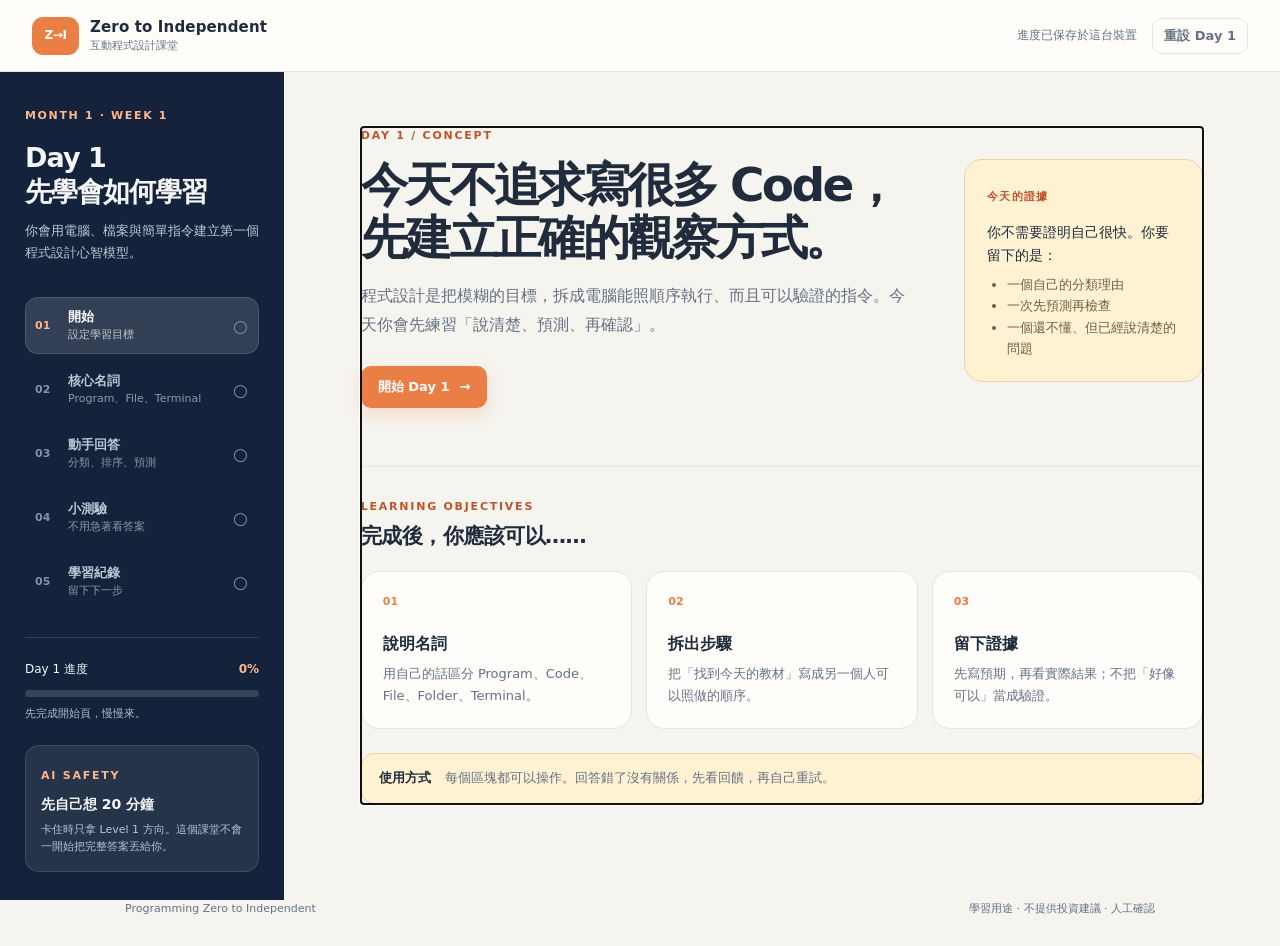
==== index.html @ a44c9964 "Publish interactive Day 1 share page" ====
<!doctype html>
<html lang="zh-Hant">
  <head>
    <meta charset="utf-8" />
    <meta name="viewport" content="width=device-width, initial-scale=1" />
    <meta name="description" content="Programming Zero to Independent 的 Day 1 互動課堂" />
    <link rel="icon" href="data:," />
    <title>Zero to Independent · Day 1 互動課堂</title>
    <link rel="stylesheet" href="styles.css" />
    <script src="app.js" defer></script>
  </head>
  <body>
    <div class="app-shell">
      <header class="topbar">
        <a class="brand" href="#welcome" aria-label="回到課堂首頁">
          <span class="brand-mark">Z→I</span>
          <span>
            <strong>Zero to Independent</strong>
            <small>互動程式設計課堂</small>
          </span>
        </a>
        <div class="topbar-actions">
          <span id="saveStatus" class="save-status" role="status">進度會保存在這台裝置</span>
          <button id="resetProgress" class="button button-quiet" type="button">重設 Day 1</button>
        </div>
      </header>

      <div class="classroom-layout">
        <aside class="sidebar" aria-label="課堂導覽">
          <div class="course-label">MONTH 1 · WEEK 1</div>
          <h1>Day 1<br />先學會如何學習</h1>
          <p class="sidebar-intro">你會用電腦、檔案與簡單指令建立第一個程式設計心智模型。</p>

          <nav class="lesson-nav" aria-label="Day 1 課堂步驟">
            <button class="nav-item is-active" type="button" data-step="welcome">
              <span class="nav-number">01</span><span class="nav-copy"><strong>開始</strong><small>設定學習目標</small></span><span class="nav-check" aria-hidden="true">○</span>
            </button>
            <button class="nav-item" type="button" data-step="concepts">
              <span class="nav-number">02</span><span class="nav-copy"><strong>核心名詞</strong><small>Program、File、Terminal</small></span><span class="nav-check" aria-hidden="true">○</span>
            </button>
            <button class="nav-item" type="button" data-step="practice">
              <span class="nav-number">03</span><span class="nav-copy"><strong>動手回答</strong><small>分類、排序、預測</small></span><span class="nav-check" aria-hidden="true">○</span>
            </button>
            <button class="nav-item" type="button" data-step="quiz">
              <span class="nav-number">04</span><span class="nav-copy"><strong>小測驗</strong><small>不用急著看答案</small></span><span class="nav-check" aria-hidden="true">○</span>
            </button>
            <button class="nav-item" type="button" data-step="reflection">
              <span class="nav-number">05</span><span class="nav-copy"><strong>學習紀錄</strong><small>留下下一步</small></span><span class="nav-check" aria-hidden="true">○</span>
            </button>
          </nav>

          <div class="progress-card" aria-label="Day 1 進度">
            <div class="progress-heading"><span>Day 1 進度</span><strong id="progressText">0%</strong></div>
            <div class="progress-track"><span id="progressFill"></span></div>
            <p id="progressMessage">先完成開始頁，慢慢來。</p>
          </div>

          <div class="ai-card">
            <span class="eyebrow">AI SAFETY</span>
            <strong>先自己想 20 分鐘</strong>
            <p>卡住時只拿 Level 1 方向。這個課堂不會一開始把完整答案丟給你。</p>
          </div>
        </aside>

        <main class="main-content" id="mainContent">
          <section class="lesson-panel is-visible" data-panel="welcome" id="welcome" tabindex="-1">
            <div class="panel-kicker">DAY 1 / CONCEPT</div>
            <div class="hero-grid">
              <div>
                <h2>今天不追求寫很多 Code，先建立正確的觀察方式。</h2>
                <p class="lead">程式設計是把模糊的目標，拆成電腦能照順序執行、而且可以驗證的指令。今天你會先練習「說清楚、預測、再確認」。</p>
                <button class="button button-primary" type="button" data-next="concepts">開始 Day 1 <span aria-hidden="true">→</span></button>
              </div>
              <div class="hero-note">
                <span class="note-pin">今天的證據</span>
                <p>你不需要證明自己很快。你要留下的是：</p>
                <ul>
                  <li>一個自己的分類理由</li>
                  <li>一次先預測再檢查</li>
                  <li>一個還不懂、但已經說清楚的問題</li>
                </ul>
              </div>
            </div>

            <div class="section-heading"><span class="eyebrow">LEARNING OBJECTIVES</span><h3>完成後，你應該可以……</h3></div>
            <div class="objective-grid">
              <article class="objective-card"><span class="objective-icon">01</span><h4>說明名詞</h4><p>用自己的話區分 Program、Code、File、Folder、Terminal。</p></article>
              <article class="objective-card"><span class="objective-icon">02</span><h4>拆出步驟</h4><p>把「找到今天的教材」寫成另一個人可以照做的順序。</p></article>
              <article class="objective-card"><span class="objective-icon">03</span><h4>留下證據</h4><p>先寫預期，再看實際結果；不把「好像可以」當成驗證。</p></article>
            </div>

            <div class="callout callout-warm"><strong>使用方式</strong><span>每個區塊都可以操作。回答錯了沒有關係，先看回饋，再自己重試。</span></div>
          </section>

          <section class="lesson-panel" data-panel="concepts" id="concepts" tabindex="-1" hidden>
            <div class="panel-kicker">01 · CORE VOCABULARY</div>
            <h2>先把「東西的角色」說清楚</h2>
            <p class="lead">今天先不用背正式定義。先用生活中的比喻建立方向，再用小題目確認你是否真的分得出來。</p>

            <div class="term-grid">
              <article class="term-card"><div class="term-top"><span class="term-en">Program</span><span class="term-zh">程式</span></div><p>一組為了完成任務而安排好的指令。像是一份可以照做的工作流程。</p><div class="term-diff">不是單一行 code；Program 可以由很多段 code 組成。</div></article>
              <article class="term-card"><div class="term-top"><span class="term-en">File</span><span class="term-zh">檔案</span></div><p>一份有名稱、可以保存內容的資料。`day01.md` 就是一個 file。</p><div class="term-diff">不是 folder；file 裡面放內容，folder 用來整理東西。</div></article>
              <article class="term-card"><div class="term-top"><span class="term-en">Terminal</span><span class="term-zh">終端機</span></div><p>讓你用文字輸入指令、看見回覆的介面。</p><div class="term-diff">Terminal 是介面；Shell 是解讀指令的程式。</div></article>
            </div>

            <div class="interactive-card" data-widget="classification">
              <div class="widget-heading"><span class="widget-number">A</span><div><span class="eyebrow">快速分類</span><h3>`day01.md` 最接近哪一個？</h3></div></div>
              <p>先選一個，再說服自己：你是根據「它保存了什麼」還是「它在哪裡」來分類？</p>
              <div class="choice-row" role="group" aria-label="day01.md 分類選項">
                <button class="choice-button" type="button" data-classification="Program">Program</button>
                <button class="choice-button" type="button" data-classification="File">File</button>
                <button class="choice-button" type="button" data-classification="Folder">Folder / Directory</button>
                <button class="choice-button" type="button" data-classification="Command">Command</button>
              </div>
              <div class="answer-row"><button id="checkClassification" class="button button-secondary" type="button">檢查我的回答</button><button id="classificationHint" class="text-button" type="button">我卡住了，給 Level 1 方向</button></div>
              <p id="classificationFeedback" class="feedback" role="status" aria-live="polite"></p>
            </div>

            <div class="panel-actions"><button class="button button-primary" type="button" data-next="practice">進入動手回答 <span aria-hidden="true">→</span></button></div>
          </section>

          <section class="lesson-panel" data-panel="practice" id="practice" tabindex="-1" hidden>
            <div class="panel-kicker">02 · PRACTICE LAB</div>
            <h2>把想法變成可以檢查的答案</h2>
            <p class="lead">程式設計的可靠感，不是來自猜對，而是來自「我知道我怎麼驗證」。下面三個小題會留下你的推理痕跡。</p>

            <div class="interactive-card" data-widget="ordering">
              <div class="widget-heading"><span class="widget-number">B</span><div><span class="eyebrow">步驟排序</span><h3>把「找到 Day 1 教材」排成可執行順序</h3></div></div>
              <p class="muted">每個位置選一個步驟。不要用「我平常會這樣做」帶過，想像另一個完全不知道資料夾位置的人。</p>
              <div class="order-list">
                <label><span>Step 1</span><select class="step-select" data-position="0"><option value="">請選擇</option><option value="repo">開啟 Repository 根目錄</option><option value="month">進入 month01</option><option value="week">進入 week01</option><option value="day">開啟 day01.md</option></select></label>
                <label><span>Step 2</span><select class="step-select" data-position="1"><option value="">請選擇</option><option value="repo">開啟 Repository 根目錄</option><option value="month">進入 month01</option><option value="week">進入 week01</option><option value="day">開啟 day01.md</option></select></label>
                <label><span>Step 3</span><select class="step-select" data-position="2"><option value="">請選擇</option><option value="repo">開啟 Repository 根目錄</option><option value="month">進入 month01</option><option value="week">進入 week01</option><option value="day">開啟 day01.md</option></select></label>
                <label><span>Step 4</span><select class="step-select" data-position="3"><option value="">請選擇</option><option value="repo">開啟 Repository 根目錄</option><option value="month">進入 month01</option><option value="week">進入 week01</option><option value="day">開啟 day01.md</option></select></label>
              </div>
              <div class="answer-row"><button id="checkOrder" class="button button-secondary" type="button">檢查步驟</button><button id="orderHint" class="text-button" type="button">Level 1 方向</button></div>
              <p id="orderFeedback" class="feedback" role="status" aria-live="polite"></p>
            </div>

            <div class="interactive-card" data-widget="output">
              <div class="widget-heading"><span class="widget-number">C</span><div><span class="eyebrow">Output Prediction</span><h3>不執行，先寫出你預期的畫面</h3></div></div>
              <pre class="code-sample"><code>print("Python")
print()
# 這一行不產生 output
print("Zero to Independent")</code></pre>
              <label class="field-label" for="outputAnswer">你的預期 output（保留中間的空白行）</label>
              <textarea id="outputAnswer" rows="5" spellcheck="false" placeholder="在這裡先寫預期結果……"></textarea>
              <div class="answer-row"><button id="checkOutput" class="button button-secondary" type="button">檢查 output</button><button id="outputHint" class="text-button" type="button">Level 1 方向</button></div>
              <p id="outputFeedback" class="feedback" role="status" aria-live="polite"></p>
            </div>

            <div class="callout callout-cool"><strong>小提醒</strong><span>如果你需要按很多次「檢查」，那不是失敗；請觀察每次回饋，記下你改變了什麼。</span></div>
            <div class="panel-actions"><button class="button button-primary" type="button" data-next="quiz">進入小測驗 <span aria-hidden="true">→</span></button></div>
          </section>

          <section class="lesson-panel" data-panel="quiz" id="quiz" tabindex="-1" hidden>
            <div class="panel-kicker">03 · CHECKPOINT</div>
            <h2>小測驗：把今天的能力帶走</h2>
            <p class="lead">這不是正式週考。請先自己作答，再按檢查；分數只是訊號，錯題才是下一個學習方向。</p>

            <form id="quizForm" class="quiz-form">
              <fieldset class="quiz-question"><legend>1. `month01` 最接近哪一種東西？</legend><label><input type="radio" name="q1" value="file" /> File</label><label><input type="radio" name="q1" value="folder" /> Folder / Directory</label><label><input type="radio" name="q1" value="program" /> Program</label></fieldset>
              <fieldset class="quiz-question"><legend>2. 哪一個是交給 Shell 的 command？</legend><label><input type="radio" name="q2" value="day01" /> `day01.md`</label><label><input type="radio" name="q2" value="py" /> `py hello.py`</label><label><input type="radio" name="q2" value="month" /> `month01`</label></fieldset>
              <fieldset class="quiz-question"><legend>3. 下列哪一行不會產生一般 output？</legend><label><input type="radio" name="q3" value="print" /> `print("Hello")`</label><label><input type="radio" name="q3" value="comment" /> `# print("Hello")`</label><label><input type="radio" name="q3" value="blank" /> `print()`</label></fieldset>
              <fieldset class="quiz-question"><legend>4. `print()` 最接近什麼行為？</legend><label><input type="radio" name="q4" value="show" /> 把內容顯示在 output</label><label><input type="radio" name="q4" value="save" /> 把內容保存成 file</label><label><input type="radio" name="q4" value="move" /> 把資料夾移動到別處</label></fieldset>
              <fieldset class="quiz-question"><legend>5. 遇到不懂的題目，預設先做什麼？</legend><label><input type="radio" name="q5" value="answer" /> 立刻要求完整答案</label><label><input type="radio" name="q5" value="try" /> 先獨立分析與嘗試 20 分鐘</label><label><input type="radio" name="q5" value="skip" /> 直接跳到下一週</label></fieldset>
              <div class="answer-row"><button class="button button-secondary" type="submit">檢查小測驗</button><span id="quizScore" class="quiz-score" role="status" aria-live="polite"></span></div>
              <p id="quizFeedback" class="feedback" role="status" aria-live="polite"></p>
            </form>
            <div class="panel-actions"><button class="button button-primary" type="button" data-next="reflection">進入學習紀錄 <span aria-hidden="true">→</span></button></div>
          </section>

          <section class="lesson-panel" data-panel="reflection" id="reflection" tabindex="-1" hidden>
            <div class="panel-kicker">04 · REFLECTION</div>
            <h2>把今天的理解留下來</h2>
            <p class="lead">真正的進步需要證據。用自己的話完成三個句子；內容會只保存在這台裝置的瀏覽器。</p>
            <form id="reflectionForm" class="reflection-form">
              <label class="field-label" for="learned">今天我已經能說明…… <span>至少一句</span></label>
              <textarea id="learned" rows="3" placeholder="例如：File 保存內容，Folder 用來整理 File。"></textarea>
              <label class="field-label" for="confused">我仍然不確定…… <span>不知道也可以誠實寫下來</span></label>
              <textarea id="confused" rows="3" placeholder="例如：我還分不清 Terminal 和 Shell。"></textarea>
              <label class="field-label" for="nextStep">下一次開始前，我會…… <span>寫一個具體動作</span></label>
              <textarea id="nextStep" rows="3" placeholder="例如：先讀 Week 1 Day 2 的 Prerequisites，再驗證 Python 版本。"></textarea>
              <div class="answer-row"><button class="button button-primary" type="submit">保存並完成 Day 1</button><span id="reflectionStatus" class="save-status" role="status"></span></div>
            </form>
            <div id="completionBanner" class="completion-banner" hidden>
              <span class="completion-mark">✓</span><div><strong>Day 1 的互動課堂完成。</strong><p>這是可公開分享的 Day 1 互動示範；若要繼續完整課程，請查看 <a href="README.md">分享版說明</a>。</p></div>
            </div>
            <div class="panel-actions panel-actions-split"><button class="button button-quiet" type="button" data-prev="quiz">← 回到小測驗</button><a class="button button-secondary" href="README.md">查看分享版說明</a></div>
          </section>
        </main>
      </div>

      <footer class="site-footer"><span>Programming Zero to Independent</span><span>學習用途 · 不提供投資建議 · 人工確認</span></footer>
    </div>
  </body>
</html>
---- styles.css ----
:root {
  --ink: #202b3c;
  --ink-soft: #657185;
  --navy: #14233b;
  --navy-deep: #0d1a2c;
  --cream: #f6f4ef;
  --paper: #fffdfa;
  --line: #e5e5e1;
  --line-dark: #cdd3dc;
  --orange: #ea7f46;
  --orange-deep: #bd542b;
  --teal: #287d78;
  --teal-soft: #e4f2ef;
  --yellow-soft: #fff2d3;
  --yellow-line: #f0d49c;
  --shadow: 0 18px 45px rgba(23, 37, 57, 0.1);
  --radius: 18px;
  font-family: "Segoe UI", "Noto Sans TC", system-ui, -apple-system, BlinkMacSystemFont, sans-serif;
  color: var(--ink);
  background: var(--cream);
}

* { box-sizing: border-box; }

html { scroll-behavior: smooth; }

body {
  margin: 0;
  min-width: 320px;
  background: var(--cream);
  color: var(--ink);
  line-height: 1.65;
}

button, input, textarea, select { font: inherit; }
button, select { cursor: pointer; }
button:focus-visible, a:focus-visible, input:focus-visible, textarea:focus-visible, select:focus-visible {
  outline: 3px solid rgba(234, 127, 70, 0.45);
  outline-offset: 3px;
}

a { color: inherit; }

.app-shell { min-height: 100vh; }

.topbar {
  align-items: center;
  background: var(--paper);
  border-bottom: 1px solid var(--line);
  display: flex;
  justify-content: space-between;
  min-height: 72px;
  padding: 0 32px;
  position: sticky;
  top: 0;
  z-index: 10;
}

.brand { align-items: center; display: inline-flex; gap: 11px; text-decoration: none; }
.brand-mark {
  align-items: center;
  background: var(--orange);
  border-radius: 11px;
  color: white;
  display: inline-flex;
  font-size: 12px;
  font-weight: 800;
  height: 38px;
  justify-content: center;
  letter-spacing: -0.04em;
  width: 47px;
}
.brand strong, .brand small { display: block; line-height: 1.2; }
.brand strong { font-size: 15px; letter-spacing: 0.01em; }
.brand small { color: var(--ink-soft); font-size: 11px; margin-top: 3px; }
.topbar-actions { align-items: center; display: flex; gap: 15px; }
.save-status { color: var(--ink-soft); font-size: 12px; }

.classroom-layout { display: grid; grid-template-columns: 284px minmax(0, 1fr); min-height: calc(100vh - 72px); }

.sidebar {
  background: var(--navy);
  color: #f5f6f8;
  display: flex;
  flex-direction: column;
  padding: 35px 25px 28px;
}
.course-label { color: #ffb68d; font-size: 11px; font-weight: 800; letter-spacing: 0.15em; }
.sidebar h1 { font-size: 27px; letter-spacing: -0.035em; line-height: 1.25; margin: 16px 0 11px; }
.sidebar-intro { color: #bdc7d5; font-size: 13px; line-height: 1.75; margin: 0; }
.lesson-nav { display: grid; gap: 7px; margin-top: 32px; }
.nav-item {
  align-items: center;
  background: transparent;
  border: 1px solid transparent;
  border-radius: 13px;
  color: #bdc7d5;
  display: grid;
  gap: 9px;
  grid-template-columns: 24px 1fr 17px;
  padding: 11px 9px;
  text-align: left;
  transition: 160ms ease;
  width: 100%;
}
.nav-item:hover { background: rgba(255, 255, 255, 0.08); color: white; }
.nav-item.is-active { background: rgba(255, 255, 255, 0.13); border-color: rgba(255, 255, 255, 0.12); color: white; }
.nav-number { color: #8292a9; font-size: 11px; font-weight: 800; }
.nav-item.is-active .nav-number { color: #ffb68d; }
.nav-copy strong, .nav-copy small { display: block; line-height: 1.25; }
.nav-copy strong { font-size: 13px; }
.nav-copy small { color: inherit; font-size: 11px; margin-top: 3px; opacity: 0.72; }
.nav-check { color: #8292a9; font-size: 17px; text-align: center; }
.nav-item.is-done .nav-check { color: #7fd2bb; }
.nav-item.is-done .nav-check::after { content: "✓"; }
.nav-item.is-done .nav-check { font-size: 0; }
.nav-item.is-done .nav-check::after { font-size: 15px; }

.progress-card { border-top: 1px solid rgba(255, 255, 255, 0.12); margin-top: auto; padding-top: 22px; }
.progress-heading { display: flex; font-size: 12px; justify-content: space-between; }
.progress-heading strong { color: #ffb68d; }
.progress-track { background: rgba(255, 255, 255, 0.15); border-radius: 99px; height: 7px; margin-top: 10px; overflow: hidden; }
.progress-track span { background: linear-gradient(90deg, #ea7f46, #f7b26d); border-radius: inherit; display: block; height: 100%; transition: width 260ms ease; width: 0; }
.progress-card p { color: #aeb9c9; font-size: 11px; margin: 8px 0 0; }
.ai-card { background: rgba(255, 255, 255, 0.08); border: 1px solid rgba(255, 255, 255, 0.11); border-radius: 14px; margin-top: 22px; padding: 15px; }
.ai-card .eyebrow { color: #ffb68d; }
.ai-card strong { display: block; font-size: 14px; margin-top: 5px; }
.ai-card p { color: #b8c3d1; font-size: 11px; line-height: 1.6; margin: 5px 0 0; }

.main-content { max-width: 1080px; padding: 55px clamp(25px, 6vw, 88px) 80px; width: 100%; }
.lesson-panel { animation: fade-in 180ms ease; }
.lesson-panel[hidden] { display: none; }
@keyframes fade-in { from { opacity: 0; transform: translateY(5px); } to { opacity: 1; transform: translateY(0); } }
.panel-kicker, .eyebrow { color: var(--orange-deep); font-size: 11px; font-weight: 800; letter-spacing: 0.16em; }
.panel-kicker { margin-bottom: 14px; }
h2 { font-size: clamp(30px, 4vw, 47px); letter-spacing: -0.055em; line-height: 1.12; margin: 0; max-width: 720px; }
h3 { font-size: 21px; letter-spacing: -0.025em; line-height: 1.3; margin: 7px 0 0; }
h4 { font-size: 16px; margin: 0 0 6px; }
p { margin-top: 0; }
.lead { color: var(--ink-soft); font-size: 16px; line-height: 1.8; margin: 18px 0 26px; max-width: 730px; }
.hero-grid { align-items: start; display: grid; gap: 45px; grid-template-columns: minmax(0, 1.4fr) minmax(230px, 0.6fr); }
.hero-note { background: var(--yellow-soft); border: 1px solid var(--yellow-line); border-radius: var(--radius); padding: 22px; }
.note-pin { color: var(--orange-deep); font-size: 11px; font-weight: 800; letter-spacing: 0.12em; }
.hero-note p { font-size: 14px; margin: 12px 0 7px; }
.hero-note ul { color: #6f5e45; font-size: 13px; margin: 0; padding-left: 20px; }
.section-heading { border-top: 1px solid var(--line); margin-top: 58px; padding-top: 25px; }
.section-heading h3 { margin-top: 5px; }
.objective-grid, .term-grid { display: grid; gap: 14px; grid-template-columns: repeat(3, 1fr); margin-top: 20px; }
.objective-card, .term-card { background: var(--paper); border: 1px solid var(--line); border-radius: var(--radius); padding: 21px; }
.objective-card p, .term-card p { color: var(--ink-soft); font-size: 13px; line-height: 1.7; margin: 0; }
.objective-icon { color: var(--orange); display: block; font-size: 11px; font-weight: 800; margin-bottom: 20px; }
.callout { align-items: flex-start; border-radius: 13px; display: flex; flex-wrap: wrap; gap: 6px 14px; line-height: 1.6; margin-top: 24px; padding: 14px 17px; }
.callout strong { font-size: 13px; }
.callout span { color: var(--ink-soft); font-size: 13px; }
.callout-warm { background: var(--yellow-soft); border: 1px solid var(--yellow-line); }
.callout-cool { background: var(--teal-soft); border: 1px solid #bfdfd9; }

.button { align-items: center; border: 1px solid transparent; border-radius: 10px; display: inline-flex; font-size: 13px; font-weight: 750; gap: 10px; justify-content: center; min-height: 42px; padding: 9px 16px; transition: 150ms ease; }
.button-primary { background: var(--orange); box-shadow: 0 7px 17px rgba(234, 127, 70, 0.22); color: white; }
.button-primary:hover { background: var(--orange-deep); transform: translateY(-1px); }
.button-secondary { background: var(--navy); color: white; }
.button-secondary:hover { background: #203b61; }
.button-quiet { background: transparent; border-color: var(--line); color: var(--ink-soft); min-height: 36px; padding: 6px 11px; }
.button-quiet:hover { border-color: var(--line-dark); color: var(--ink); }
.text-button { background: transparent; border: 0; color: var(--teal); font-size: 12px; font-weight: 700; padding: 7px 0; text-decoration: underline; text-underline-offset: 3px; }
.text-button:hover { color: var(--orange-deep); }
.panel-actions { align-items: center; display: flex; justify-content: flex-end; margin-top: 28px; }
.panel-actions-split { justify-content: space-between; }

.term-card { min-height: 190px; }
.term-top { align-items: baseline; display: flex; gap: 9px; margin-bottom: 14px; }
.term-en { color: var(--navy); font-size: 18px; font-weight: 800; }
.term-zh { color: var(--orange-deep); font-size: 12px; font-weight: 700; }
.term-diff { border-top: 1px solid var(--line); color: var(--ink-soft); font-size: 11px; line-height: 1.6; margin-top: 15px; padding-top: 12px; }
.interactive-card { background: var(--paper); border: 1px solid var(--line); border-radius: var(--radius); box-shadow: 0 8px 28px rgba(23, 37, 57, 0.05); margin-top: 18px; padding: clamp(19px, 3vw, 28px); }
.widget-heading { align-items: flex-start; display: flex; gap: 14px; }
.widget-number { align-items: center; background: var(--teal-soft); border-radius: 10px; color: var(--teal); display: inline-flex; flex: 0 0 auto; font-size: 13px; font-weight: 850; height: 32px; justify-content: center; width: 32px; }
.interactive-card > p { color: var(--ink-soft); font-size: 13px; margin: 15px 0; }
.choice-row { display: flex; flex-wrap: wrap; gap: 8px; }
.choice-button { background: white; border: 1px solid var(--line-dark); border-radius: 9px; color: var(--ink); font-size: 13px; padding: 9px 12px; }
.choice-button:hover, .choice-button.is-selected { background: #fff3eb; border-color: var(--orange); color: var(--orange-deep); }
.answer-row { align-items: center; display: flex; flex-wrap: wrap; gap: 13px; margin-top: 18px; }
.feedback { border-radius: 9px; display: none; font-size: 13px; line-height: 1.6; margin: 15px 0 0; padding: 10px 13px; }
.feedback.is-visible { display: block; }
.feedback.is-success { background: var(--teal-soft); color: #216762; }
.feedback.is-error { background: #fff0eb; color: #9b472c; }
.feedback.is-info { background: #eef3fa; color: #425a79; }
.muted { color: var(--ink-soft); }
.order-list { display: grid; gap: 9px; margin-top: 18px; max-width: 690px; }
.order-list label { align-items: center; display: grid; gap: 12px; grid-template-columns: 55px minmax(0, 1fr); }
.order-list label > span { color: var(--ink-soft); font-size: 12px; font-weight: 750; }
select, textarea { background: white; border: 1px solid var(--line-dark); border-radius: 9px; color: var(--ink); }
select { min-height: 41px; padding: 8px 11px; width: 100%; }
.code-sample { background: var(--navy-deep); border-radius: 12px; color: #f1d9a9; font-family: "Cascadia Code", Consolas, monospace; font-size: 13px; line-height: 1.7; margin: 18px 0 20px; overflow-x: auto; padding: 17px 19px; }
.field-label { color: var(--ink); display: block; font-size: 13px; font-weight: 750; margin: 13px 0 7px; }
.field-label span { color: var(--ink-soft); font-size: 11px; font-weight: 500; margin-left: 6px; }
textarea { display: block; line-height: 1.7; padding: 11px 13px; resize: vertical; width: 100%; }
textarea::placeholder { color: #a6adb7; }

.quiz-form { display: grid; gap: 13px; margin-top: 23px; }
.quiz-question { background: var(--paper); border: 1px solid var(--line); border-radius: 13px; display: grid; gap: 10px; margin: 0; padding: 17px 20px; }
.quiz-question legend { font-size: 14px; font-weight: 750; padding: 0 5px; }
.quiz-question label { color: var(--ink-soft); font-size: 13px; }
.quiz-question input { accent-color: var(--orange); margin-right: 7px; }
.quiz-score { color: var(--teal); font-size: 14px; font-weight: 800; }
.reflection-form { max-width: 700px; }
.reflection-form textarea { margin-bottom: 19px; }
.completion-banner { align-items: flex-start; background: var(--teal-soft); border: 1px solid #b9ddd6; border-radius: var(--radius); display: flex; gap: 13px; margin-top: 27px; padding: 18px 20px; }
.completion-banner[hidden] { display: none; }
.completion-mark { align-items: center; background: var(--teal); border-radius: 50%; color: white; display: inline-flex; flex: 0 0 auto; font-size: 14px; height: 26px; justify-content: center; width: 26px; }
.completion-banner strong { color: #1e625d; font-size: 14px; }
.completion-banner p { color: #397873; font-size: 13px; margin: 4px 0 0; }
.completion-banner a { color: #1b5b58; font-weight: 700; }
.site-footer { color: var(--ink-soft); display: flex; font-size: 11px; justify-content: space-between; margin: 0 auto; max-width: 1080px; padding: 0 25px 28px; }

@media (max-width: 900px) {
  .classroom-layout { grid-template-columns: 1fr; }
  .sidebar { padding: 24px 22px 20px; }
  .sidebar h1 br { display: none; }
  .sidebar-intro { max-width: 600px; }
  .lesson-nav { grid-template-columns: repeat(5, minmax(0, 1fr)); margin-top: 22px; }
  .nav-item { display: block; padding: 10px 8px; text-align: center; }
  .nav-number, .nav-check { display: block; }
  .nav-copy strong { font-size: 11px; margin-top: 3px; }
  .nav-copy small { display: none; }
  .nav-check { height: 17px; margin-top: 2px; }
  .progress-card { margin-top: 22px; }
  .ai-card { display: none; }
}

@media (max-width: 650px) {
  .topbar { align-items: flex-start; gap: 12px; padding: 14px 18px; }
  .topbar-actions { align-items: flex-end; flex-direction: column-reverse; gap: 3px; }
  .save-status { font-size: 10px; }
  .main-content { padding: 35px 17px 55px; }
  .hero-grid, .objective-grid, .term-grid { grid-template-columns: 1fr; }
  .hero-grid { gap: 22px; }
  h2 { font-size: 32px; }
  .lead { font-size: 14px; }
  .objective-card { min-height: auto; }
  .lesson-nav { gap: 3px; }
  .nav-item { padding: 8px 3px; }
  .nav-number { font-size: 10px; }
  .nav-copy strong { font-size: 10px; }
  .panel-actions, .panel-actions-split { align-items: stretch; flex-direction: column; }
  .panel-actions .button, .panel-actions a { width: 100%; }
  .site-footer { flex-direction: column; gap: 4px; padding: 0 17px 22px; }
}
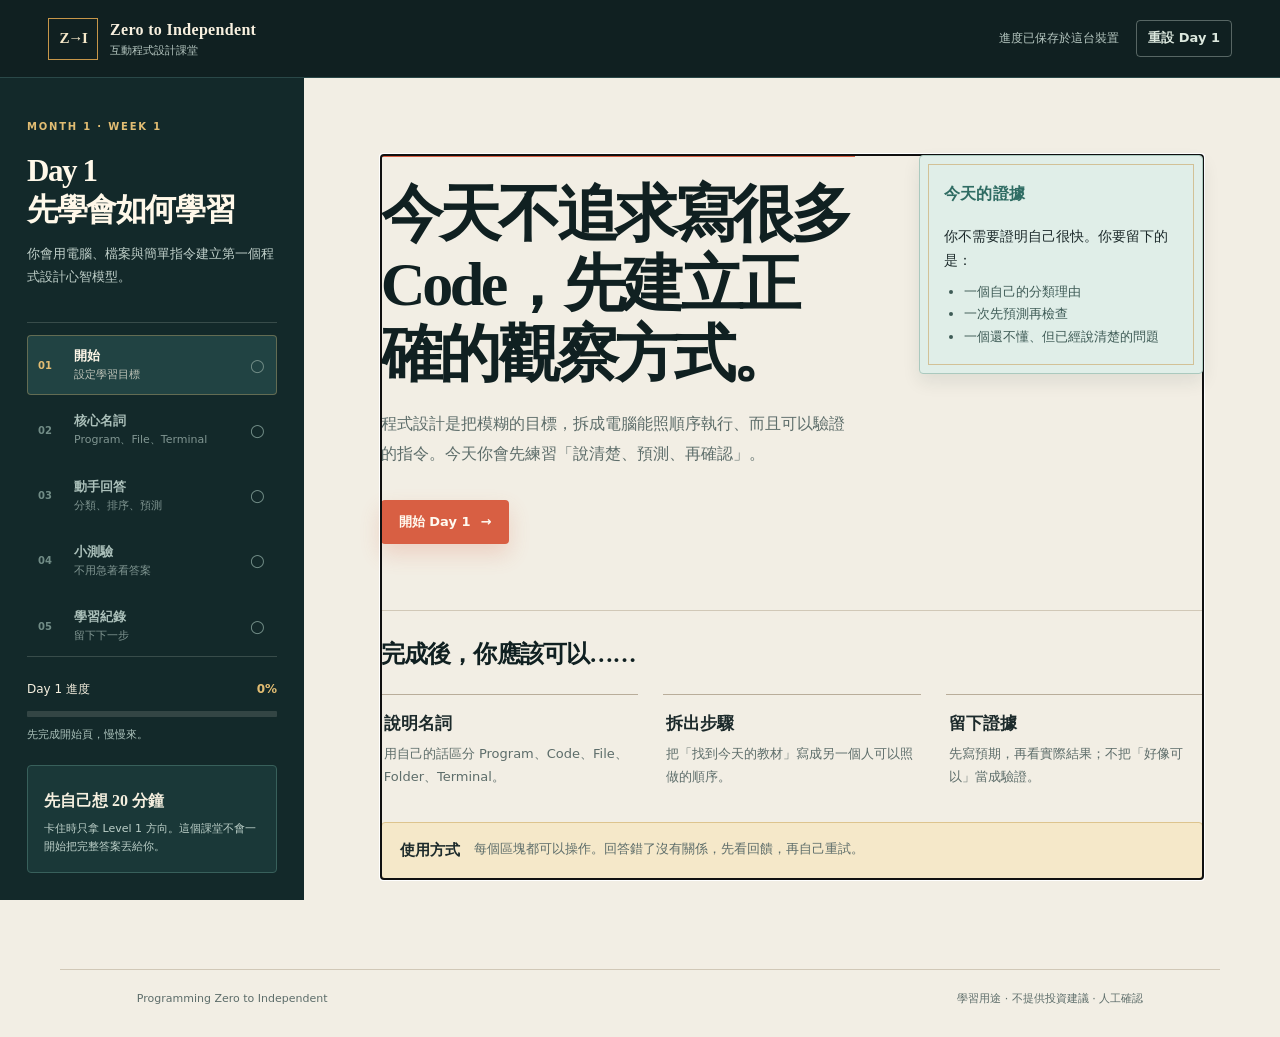
==== commit ea6501c3: "Redesign classroom visual system" ====
--- a/index.html
+++ b/index.html
@@ -10,6 +10,14 @@
     <script src="app.js" defer></script>
   </head>
   <body>
+    <!--
+    THESIS: A beginner's first code lesson is a field notebook: write a hypothesis, inspect evidence, and choose the next move—not a dashboard of progress.
+    OWN-WORLD: Indigo ink, mineral paper, brass tabs, ruled evidence lines, and one coral correction mark; content reads like clipped lab notes.
+    STORY: Start with today's promise, move through vocabulary, practice, checkpoint, and reflection; every answer receives a visible mark and next action.
+    FIRST VIEWPORT: A dark index rail frames a broad paper lesson sheet; the Day 1 title, three evidence lines, and one warm start action own the opening.
+    FORM: Candidate 3 — annotated learning field notebook, grounded list; seed 4ff2235d; code-led.
+    FINISH: unreviewed and undocumented is unfinished; this build ends with the finish review, the verdict, DESIGN.md, and every shipping raster carrying its provenance
+    -->
     <div class="app-shell">
       <header class="topbar">
         <a class="brand" href="#welcome" aria-label="回到課堂首頁">
@@ -147,6 +155,14 @@
               <textarea id="outputAnswer" rows="5" spellcheck="false" placeholder="在這裡先寫預期結果……"></textarea>
               <div class="answer-row"><button id="checkOutput" class="button button-secondary" type="button">檢查 output</button><button id="outputHint" class="text-button" type="button">Level 1 方向</button></div>
               <p id="outputFeedback" class="feedback" role="status" aria-live="polite"></p>
+              <button id="showOutputAnswer" class="text-button answer-reveal" type="button" hidden>查看正確 output</button>
+              <div id="outputAnswerReview" class="answer-review" hidden>
+                <strong>正確 output</strong>
+                <pre>Python
+
+Zero to Independent</pre>
+                <p>注意：<code># 這一行不產生 output</code> 是 comment，不會出現在畫面；中間的空白行來自 <code>print()</code>。</p>
+              </div>
             </div>
 
             <div class="callout callout-cool"><strong>小提醒</strong><span>如果你需要按很多次「檢查」，那不是失敗；請觀察每次回饋，記下你改變了什麼。</span></div>
@@ -159,11 +175,11 @@
             <p class="lead">這不是正式週考。請先自己作答，再按檢查；分數只是訊號，錯題才是下一個學習方向。</p>
 
             <form id="quizForm" class="quiz-form">
-              <fieldset class="quiz-question"><legend>1. `month01` 最接近哪一種東西？</legend><label><input type="radio" name="q1" value="file" /> File</label><label><input type="radio" name="q1" value="folder" /> Folder / Directory</label><label><input type="radio" name="q1" value="program" /> Program</label></fieldset>
-              <fieldset class="quiz-question"><legend>2. 哪一個是交給 Shell 的 command？</legend><label><input type="radio" name="q2" value="day01" /> `day01.md`</label><label><input type="radio" name="q2" value="py" /> `py hello.py`</label><label><input type="radio" name="q2" value="month" /> `month01`</label></fieldset>
-              <fieldset class="quiz-question"><legend>3. 下列哪一行不會產生一般 output？</legend><label><input type="radio" name="q3" value="print" /> `print("Hello")`</label><label><input type="radio" name="q3" value="comment" /> `# print("Hello")`</label><label><input type="radio" name="q3" value="blank" /> `print()`</label></fieldset>
-              <fieldset class="quiz-question"><legend>4. `print()` 最接近什麼行為？</legend><label><input type="radio" name="q4" value="show" /> 把內容顯示在 output</label><label><input type="radio" name="q4" value="save" /> 把內容保存成 file</label><label><input type="radio" name="q4" value="move" /> 把資料夾移動到別處</label></fieldset>
-              <fieldset class="quiz-question"><legend>5. 遇到不懂的題目，預設先做什麼？</legend><label><input type="radio" name="q5" value="answer" /> 立刻要求完整答案</label><label><input type="radio" name="q5" value="try" /> 先獨立分析與嘗試 20 分鐘</label><label><input type="radio" name="q5" value="skip" /> 直接跳到下一週</label></fieldset>
+              <fieldset class="quiz-question" data-question="q1"><legend>1. `month01` 最接近哪一種東西？</legend><label><input type="radio" name="q1" value="file" /> File</label><label><input type="radio" name="q1" value="folder" /> Folder / Directory</label><label><input type="radio" name="q1" value="program" /> Program</label><p class="question-feedback" data-question-feedback="q1" role="status" aria-live="polite"></p></fieldset>
+              <fieldset class="quiz-question" data-question="q2"><legend>2. 哪一個是交給 Shell 的 command？</legend><label><input type="radio" name="q2" value="day01" /> `day01.md`</label><label><input type="radio" name="q2" value="py" /> `py hello.py`</label><label><input type="radio" name="q2" value="month" /> `month01`</label><p class="question-feedback" data-question-feedback="q2" role="status" aria-live="polite"></p></fieldset>
+              <fieldset class="quiz-question" data-question="q3"><legend>3. 下列哪一行不會產生一般 output？</legend><label><input type="radio" name="q3" value="print" /> `print("Hello")`</label><label><input type="radio" name="q3" value="comment" /> `# print("Hello")`</label><label><input type="radio" name="q3" value="blank" /> `print()`</label><p class="question-feedback" data-question-feedback="q3" role="status" aria-live="polite"></p></fieldset>
+              <fieldset class="quiz-question" data-question="q4"><legend>4. `print()` 最接近什麼行為？</legend><label><input type="radio" name="q4" value="show" /> 把內容顯示在 output</label><label><input type="radio" name="q4" value="save" /> 把內容保存成 file</label><label><input type="radio" name="q4" value="move" /> 把資料夾移動到別處</label><p class="question-feedback" data-question-feedback="q4" role="status" aria-live="polite"></p></fieldset>
+              <fieldset class="quiz-question" data-question="q5"><legend>5. 遇到不懂的題目，預設先做什麼？</legend><label><input type="radio" name="q5" value="answer" /> 立刻要求完整答案</label><label><input type="radio" name="q5" value="try" /> 先獨立分析與嘗試 20 分鐘</label><label><input type="radio" name="q5" value="skip" /> 直接跳到下一週</label><p class="question-feedback" data-question-feedback="q5" role="status" aria-live="polite"></p></fieldset>
               <div class="answer-row"><button class="button button-secondary" type="submit">檢查小測驗</button><span id="quizScore" class="quiz-score" role="status" aria-live="polite"></span></div>
               <p id="quizFeedback" class="feedback" role="status" aria-live="polite"></p>
             </form>
@@ -184,7 +200,7 @@
               <div class="answer-row"><button class="button button-primary" type="submit">保存並完成 Day 1</button><span id="reflectionStatus" class="save-status" role="status"></span></div>
             </form>
             <div id="completionBanner" class="completion-banner" hidden>
-              <span class="completion-mark">✓</span><div><strong>Day 1 的互動課堂完成。</strong><p>這是可公開分享的 Day 1 互動示範；若要繼續完整課程，請查看 <a href="README.md">分享版說明</a>。</p></div>
+              <span class="completion-mark">✓</span><div><strong>Day 1 的互動課堂完成。</strong><p>下一步可以依照分享版說明，繼續你的學習路線。</p></div>
             </div>
             <div class="panel-actions panel-actions-split"><button class="button button-quiet" type="button" data-prev="quiz">← 回到小測驗</button><a class="button button-secondary" href="README.md">查看分享版說明</a></div>
           </section>
--- a/styles.css
+++ b/styles.css
@@ -1,242 +1,278 @@
 :root {
-  --ink: #202b3c;
-  --ink-soft: #657185;
-  --navy: #14233b;
-  --navy-deep: #0d1a2c;
-  --cream: #f6f4ef;
-  --paper: #fffdfa;
-  --line: #e5e5e1;
-  --line-dark: #cdd3dc;
-  --orange: #ea7f46;
-  --orange-deep: #bd542b;
-  --teal: #287d78;
-  --teal-soft: #e4f2ef;
-  --yellow-soft: #fff2d3;
-  --yellow-line: #f0d49c;
-  --shadow: 0 18px 45px rgba(23, 37, 57, 0.1);
-  --radius: 18px;
-  font-family: "Segoe UI", "Noto Sans TC", system-ui, -apple-system, BlinkMacSystemFont, sans-serif;
+  --ink: #1c2a2b;
+  --ink-deep: #102021;
+  --ink-soft: #5d6d6a;
+  --rail: #13292a;
+  --rail-soft: #214343;
+  --paper: #f2eee4;
+  --paper-bright: #fffaf0;
+  --paper-dim: #e7e1d4;
+  --line: #d1c8b7;
+  --line-strong: #b9ad9a;
+  --coral: #d85f43;
+  --coral-deep: #a94431;
+  --sage: #2f6c63;
+  --sage-soft: #e0eee8;
+  --brass: #c69649;
+  --brass-soft: #f5e8c9;
+  --blue-soft: #e4ebee;
+  --shadow: 0 16px 35px rgba(27, 41, 39, 0.13);
+  --shadow-small: 0 8px 18px rgba(27, 41, 39, 0.09);
+  font-family: "Noto Sans TC", "Segoe UI", system-ui, -apple-system, BlinkMacSystemFont, sans-serif;
   color: var(--ink);
-  background: var(--cream);
+  background: var(--paper);
 }
 
 * { box-sizing: border-box; }
 
-html { scroll-behavior: smooth; }
+html { background: var(--paper); scroll-behavior: smooth; }
 
 body {
   margin: 0;
   min-width: 320px;
-  background: var(--cream);
+  background: var(--paper);
   color: var(--ink);
-  line-height: 1.65;
+  line-height: 1.7;
 }
 
 button, input, textarea, select { font: inherit; }
 button, select { cursor: pointer; }
 button:focus-visible, a:focus-visible, input:focus-visible, textarea:focus-visible, select:focus-visible {
-  outline: 3px solid rgba(234, 127, 70, 0.45);
+  outline: 3px solid rgba(216, 95, 67, 0.48);
   outline-offset: 3px;
 }
 
 a { color: inherit; }
-
 .app-shell { min-height: 100vh; }
 
 .topbar {
   align-items: center;
-  background: var(--paper);
-  border-bottom: 1px solid var(--line);
+  background: var(--ink-deep);
+  border-bottom: 1px solid #2a4848;
+  color: #f8f0df;
   display: flex;
   justify-content: space-between;
-  min-height: 72px;
-  padding: 0 32px;
+  min-height: 78px;
+  padding: 0 clamp(18px, 4vw, 48px);
   position: sticky;
   top: 0;
   z-index: 10;
 }
 
-.brand { align-items: center; display: inline-flex; gap: 11px; text-decoration: none; }
+.brand { align-items: center; display: inline-flex; gap: 12px; text-decoration: none; }
 .brand-mark {
   align-items: center;
-  background: var(--orange);
-  border-radius: 11px;
-  color: white;
+  border: 1px solid var(--brass);
+  color: var(--brass-soft);
   display: inline-flex;
-  font-size: 12px;
-  font-weight: 800;
-  height: 38px;
+  font-family: Georgia, "Times New Roman", serif;
+  font-size: 15px;
+  font-weight: 700;
+  height: 42px;
   justify-content: center;
-  letter-spacing: -0.04em;
-  width: 47px;
+  letter-spacing: -0.08em;
+  width: 50px;
 }
 .brand strong, .brand small { display: block; line-height: 1.2; }
-.brand strong { font-size: 15px; letter-spacing: 0.01em; }
-.brand small { color: var(--ink-soft); font-size: 11px; margin-top: 3px; }
-.topbar-actions { align-items: center; display: flex; gap: 15px; }
-.save-status { color: var(--ink-soft); font-size: 12px; }
-
-.classroom-layout { display: grid; grid-template-columns: 284px minmax(0, 1fr); min-height: calc(100vh - 72px); }
+.brand strong { font-family: Georgia, "Times New Roman", serif; font-size: 16px; letter-spacing: 0.02em; }
+.brand small { color: #b7c8c2; font-size: 11px; margin-top: 4px; }
+.topbar-actions { align-items: center; display: flex; gap: 17px; }
+.save-status { color: #b7c8c2; font-size: 12px; }
+
+.classroom-layout { display: grid; grid-template-columns: 304px minmax(0, 1fr); min-height: calc(100vh - 78px); }
 
 .sidebar {
-  background: var(--navy);
-  color: #f5f6f8;
+  background: var(--rail);
+  color: #f5efdf;
   display: flex;
   flex-direction: column;
-  padding: 35px 25px 28px;
-}
-.course-label { color: #ffb68d; font-size: 11px; font-weight: 800; letter-spacing: 0.15em; }
-.sidebar h1 { font-size: 27px; letter-spacing: -0.035em; line-height: 1.25; margin: 16px 0 11px; }
-.sidebar-intro { color: #bdc7d5; font-size: 13px; line-height: 1.75; margin: 0; }
-.lesson-nav { display: grid; gap: 7px; margin-top: 32px; }
+  min-height: calc(100vh - 78px);
+  padding: 40px 27px 30px;
+  position: sticky;
+  top: 78px;
+  height: calc(100vh - 78px);
+}
+.course-label { color: #e2bd73; font-size: 10px; font-weight: 800; letter-spacing: 0.18em; }
+.sidebar h1 {
+  color: #fff8e9;
+  font-family: "Noto Serif TC", Georgia, "Times New Roman", serif;
+  font-size: 31px;
+  letter-spacing: -0.045em;
+  line-height: 1.25;
+  margin: 17px 0 12px;
+}
+.sidebar-intro { color: #c0d0ca; font-size: 13px; line-height: 1.8; margin: 0; }
+.lesson-nav { border-top: 1px solid rgba(220, 232, 222, 0.18); display: grid; gap: 5px; margin-top: 34px; padding-top: 12px; }
 .nav-item {
   align-items: center;
   background: transparent;
   border: 1px solid transparent;
-  border-radius: 13px;
-  color: #bdc7d5;
+  border-radius: 4px;
+  color: #abc0ba;
   display: grid;
-  gap: 9px;
-  grid-template-columns: 24px 1fr 17px;
-  padding: 11px 9px;
+  gap: 10px;
+  grid-template-columns: 26px 1fr 17px;
+  padding: 12px 10px;
   text-align: left;
-  transition: 160ms ease;
+  transition: background 180ms ease, border-color 180ms ease, color 180ms ease, transform 180ms ease;
   width: 100%;
 }
-.nav-item:hover { background: rgba(255, 255, 255, 0.08); color: white; }
-.nav-item.is-active { background: rgba(255, 255, 255, 0.13); border-color: rgba(255, 255, 255, 0.12); color: white; }
-.nav-number { color: #8292a9; font-size: 11px; font-weight: 800; }
-.nav-item.is-active .nav-number { color: #ffb68d; }
-.nav-copy strong, .nav-copy small { display: block; line-height: 1.25; }
+.nav-item:hover { background: rgba(248, 240, 223, 0.07); color: #fff8e9; transform: translateX(2px); }
+.nav-item.is-active { background: var(--rail-soft); border-color: rgba(226, 189, 115, 0.34); color: #fff8e9; }
+.nav-number { color: #718c86; font-size: 10px; font-weight: 800; }
+.nav-item.is-active .nav-number { color: #e2bd73; }
+.nav-copy strong, .nav-copy small { display: block; line-height: 1.3; }
 .nav-copy strong { font-size: 13px; }
 .nav-copy small { color: inherit; font-size: 11px; margin-top: 3px; opacity: 0.72; }
-.nav-check { color: #8292a9; font-size: 17px; text-align: center; }
-.nav-item.is-done .nav-check { color: #7fd2bb; }
-.nav-item.is-done .nav-check::after { content: "✓"; }
-.nav-item.is-done .nav-check { font-size: 0; }
-.nav-item.is-done .nav-check::after { font-size: 15px; }
-
-.progress-card { border-top: 1px solid rgba(255, 255, 255, 0.12); margin-top: auto; padding-top: 22px; }
+.nav-check { color: #718c86; font-size: 17px; text-align: center; }
+.nav-item.is-done .nav-check { color: #e8c775; font-size: 0; }
+.nav-item.is-done .nav-check::after { content: "✓"; font-size: 15px; }
+
+.progress-card { border-top: 1px solid rgba(220, 232, 222, 0.18); margin-top: auto; padding-top: 22px; }
 .progress-heading { display: flex; font-size: 12px; justify-content: space-between; }
-.progress-heading strong { color: #ffb68d; }
-.progress-track { background: rgba(255, 255, 255, 0.15); border-radius: 99px; height: 7px; margin-top: 10px; overflow: hidden; }
-.progress-track span { background: linear-gradient(90deg, #ea7f46, #f7b26d); border-radius: inherit; display: block; height: 100%; transition: width 260ms ease; width: 0; }
-.progress-card p { color: #aeb9c9; font-size: 11px; margin: 8px 0 0; }
-.ai-card { background: rgba(255, 255, 255, 0.08); border: 1px solid rgba(255, 255, 255, 0.11); border-radius: 14px; margin-top: 22px; padding: 15px; }
-.ai-card .eyebrow { color: #ffb68d; }
-.ai-card strong { display: block; font-size: 14px; margin-top: 5px; }
-.ai-card p { color: #b8c3d1; font-size: 11px; line-height: 1.6; margin: 5px 0 0; }
-
-.main-content { max-width: 1080px; padding: 55px clamp(25px, 6vw, 88px) 80px; width: 100%; }
-.lesson-panel { animation: fade-in 180ms ease; }
+.progress-heading strong { color: #e2bd73; }
+.progress-track { background: rgba(248, 240, 223, 0.14); border-radius: 1px; height: 6px; margin-top: 11px; overflow: hidden; }
+.progress-track span { background: var(--brass); border-radius: inherit; display: block; height: 100%; transform: scaleX(var(--progress-scale, 0)); transform-origin: left center; transition: transform 300ms ease; width: 100%; }
+.progress-card p { color: #a9c0b9; font-size: 11px; line-height: 1.55; margin: 9px 0 0; }
+.ai-card { background: #1a3838; border: 1px solid #38605b; border-radius: 4px; margin-top: 22px; padding: 16px; }
+.ai-card .eyebrow { color: #e2bd73; font-size: 10px; font-weight: 800; letter-spacing: 0.15em; }
+.ai-card strong { display: block; font-family: Georgia, "Times New Roman", serif; font-size: 16px; margin-top: 5px; }
+.ai-card p { color: #bdd0c9; font-size: 11px; line-height: 1.65; margin: 6px 0 0; }
+
+.main-content { max-width: 1160px; padding: clamp(42px, 6vw, 78px) clamp(22px, 6vw, 92px) 90px; width: 100%; }
+.lesson-panel { animation: field-note-in 280ms cubic-bezier(0.22, 1, 0.36, 1); max-width: 960px; }
 .lesson-panel[hidden] { display: none; }
-@keyframes fade-in { from { opacity: 0; transform: translateY(5px); } to { opacity: 1; transform: translateY(0); } }
-.panel-kicker, .eyebrow { color: var(--orange-deep); font-size: 11px; font-weight: 800; letter-spacing: 0.16em; }
-.panel-kicker { margin-bottom: 14px; }
-h2 { font-size: clamp(30px, 4vw, 47px); letter-spacing: -0.055em; line-height: 1.12; margin: 0; max-width: 720px; }
-h3 { font-size: 21px; letter-spacing: -0.025em; line-height: 1.3; margin: 7px 0 0; }
-h4 { font-size: 16px; margin: 0 0 6px; }
+@keyframes field-note-in { from { filter: blur(2px); opacity: 0; transform: translateY(9px); } to { filter: blur(0); opacity: 1; transform: translateY(0); } }
+.panel-kicker, .eyebrow { display: none; }
+
+h2, h3, h4 { font-family: "Noto Serif TC", Georgia, "Times New Roman", serif; }
+h2 { color: var(--ink-deep); font-size: clamp(35px, 5vw, 62px); letter-spacing: -0.055em; line-height: 1.13; margin: 0; max-width: 780px; }
+h3 { color: var(--ink-deep); font-size: 24px; letter-spacing: -0.035em; line-height: 1.35; margin: 5px 0 0; }
+h4 { font-size: 17px; line-height: 1.4; margin: 0 0 7px; }
 p { margin-top: 0; }
-.lead { color: var(--ink-soft); font-size: 16px; line-height: 1.8; margin: 18px 0 26px; max-width: 730px; }
-.hero-grid { align-items: start; display: grid; gap: 45px; grid-template-columns: minmax(0, 1.4fr) minmax(230px, 0.6fr); }
-.hero-note { background: var(--yellow-soft); border: 1px solid var(--yellow-line); border-radius: var(--radius); padding: 22px; }
-.note-pin { color: var(--orange-deep); font-size: 11px; font-weight: 800; letter-spacing: 0.12em; }
-.hero-note p { font-size: 14px; margin: 12px 0 7px; }
-.hero-note ul { color: #6f5e45; font-size: 13px; margin: 0; padding-left: 20px; }
-.section-heading { border-top: 1px solid var(--line); margin-top: 58px; padding-top: 25px; }
-.section-heading h3 { margin-top: 5px; }
-.objective-grid, .term-grid { display: grid; gap: 14px; grid-template-columns: repeat(3, 1fr); margin-top: 20px; }
-.objective-card, .term-card { background: var(--paper); border: 1px solid var(--line); border-radius: var(--radius); padding: 21px; }
-.objective-card p, .term-card p { color: var(--ink-soft); font-size: 13px; line-height: 1.7; margin: 0; }
-.objective-icon { color: var(--orange); display: block; font-size: 11px; font-weight: 800; margin-bottom: 20px; }
-.callout { align-items: flex-start; border-radius: 13px; display: flex; flex-wrap: wrap; gap: 6px 14px; line-height: 1.6; margin-top: 24px; padding: 14px 17px; }
-.callout strong { font-size: 13px; }
+.lead { color: var(--ink-soft); font-size: 16px; line-height: 1.9; margin: 20px 0 30px; max-width: 67ch; }
+.hero-grid { align-items: start; display: grid; gap: clamp(28px, 5vw, 68px); grid-template-columns: minmax(0, 1.25fr) minmax(235px, 0.75fr); }
+.hero-grid > div:first-child { border-top: 2px solid var(--coral); padding-top: 22px; }
+.hero-note { background: var(--sage-soft); border: 1px solid #aac9be; border-radius: 4px; box-shadow: var(--shadow-small); padding: 24px; position: relative; }
+.hero-note::after { border: 1px solid rgba(198, 150, 73, 0.5); content: ""; inset: 8px; pointer-events: none; position: absolute; }
+.note-pin { color: var(--sage); display: block; font-family: Georgia, "Times New Roman", serif; font-size: 16px; font-weight: 700; letter-spacing: 0.02em; position: relative; z-index: 1; }
+.hero-note p { font-size: 14px; margin: 18px 0 8px; position: relative; z-index: 1; }
+.hero-note ul { color: #3e5b56; font-size: 13px; line-height: 1.75; margin: 0; padding-left: 20px; position: relative; z-index: 1; }
+.section-heading { border-top: 1px solid var(--line); margin-top: 66px; padding-top: 27px; }
+.section-heading h3 { margin-top: 0; }
+.objective-grid, .term-grid { display: grid; gap: 25px; grid-template-columns: repeat(3, 1fr); margin-top: 24px; }
+.objective-card, .term-card { background: transparent; border: 0; border-top: 1px solid var(--line-strong); border-radius: 0; padding: 17px 3px 4px; }
+.objective-card p, .term-card p { color: var(--ink-soft); font-size: 13px; line-height: 1.75; margin: 0; }
+.objective-icon { color: var(--coral); display: none; }
+.callout { align-items: flex-start; border: 1px solid; border-radius: 4px; display: flex; flex-wrap: wrap; gap: 6px 14px; line-height: 1.65; margin-top: 30px; padding: 15px 18px; }
+.callout strong { font-family: Georgia, "Times New Roman", serif; font-size: 15px; }
 .callout span { color: var(--ink-soft); font-size: 13px; }
-.callout-warm { background: var(--yellow-soft); border: 1px solid var(--yellow-line); }
-.callout-cool { background: var(--teal-soft); border: 1px solid #bfdfd9; }
-
-.button { align-items: center; border: 1px solid transparent; border-radius: 10px; display: inline-flex; font-size: 13px; font-weight: 750; gap: 10px; justify-content: center; min-height: 42px; padding: 9px 16px; transition: 150ms ease; }
-.button-primary { background: var(--orange); box-shadow: 0 7px 17px rgba(234, 127, 70, 0.22); color: white; }
-.button-primary:hover { background: var(--orange-deep); transform: translateY(-1px); }
-.button-secondary { background: var(--navy); color: white; }
-.button-secondary:hover { background: #203b61; }
-.button-quiet { background: transparent; border-color: var(--line); color: var(--ink-soft); min-height: 36px; padding: 6px 11px; }
-.button-quiet:hover { border-color: var(--line-dark); color: var(--ink); }
-.text-button { background: transparent; border: 0; color: var(--teal); font-size: 12px; font-weight: 700; padding: 7px 0; text-decoration: underline; text-underline-offset: 3px; }
-.text-button:hover { color: var(--orange-deep); }
-.panel-actions { align-items: center; display: flex; justify-content: flex-end; margin-top: 28px; }
+.callout-warm { background: var(--brass-soft); border-color: #ddc48e; }
+.callout-cool { background: var(--blue-soft); border-color: #b7c9ce; }
+
+.button { align-items: center; border: 1px solid transparent; border-radius: 4px; display: inline-flex; font-size: 13px; font-weight: 800; gap: 10px; justify-content: center; min-height: 44px; padding: 9px 17px; transition: background 180ms ease, border-color 180ms ease, color 180ms ease, box-shadow 180ms ease, transform 180ms ease; }
+.button-primary { background: var(--coral); box-shadow: 0 10px 21px rgba(216, 95, 67, 0.2); color: #fffaf0; }
+.button-primary:hover { background: var(--coral-deep); box-shadow: 0 14px 25px rgba(216, 95, 67, 0.25); transform: translateY(-2px); }
+.button-secondary { background: var(--rail); color: #fff8e9; }
+.button-secondary:hover { background: var(--ink-deep); box-shadow: var(--shadow-small); transform: translateY(-1px); }
+.button-quiet { background: transparent; border-color: rgba(220, 232, 222, 0.35); color: #dce8de; min-height: 37px; padding: 6px 11px; }
+.button-quiet:hover { border-color: var(--brass); color: #fff8e9; }
+.main-content .button-quiet { border-color: var(--line-strong); color: var(--ink-soft); }
+.main-content .button-quiet:hover { border-color: var(--sage); color: var(--ink-deep); }
+.text-button { background: transparent; border: 0; color: var(--sage); font-size: 12px; font-weight: 800; padding: 7px 0; text-decoration: underline; text-decoration-thickness: 1px; text-underline-offset: 4px; }
+.text-button:hover { color: var(--coral-deep); }
+
+.panel-actions { align-items: center; display: flex; justify-content: flex-end; margin-top: 31px; }
 .panel-actions-split { justify-content: space-between; }
 
-.term-card { min-height: 190px; }
-.term-top { align-items: baseline; display: flex; gap: 9px; margin-bottom: 14px; }
-.term-en { color: var(--navy); font-size: 18px; font-weight: 800; }
-.term-zh { color: var(--orange-deep); font-size: 12px; font-weight: 700; }
-.term-diff { border-top: 1px solid var(--line); color: var(--ink-soft); font-size: 11px; line-height: 1.6; margin-top: 15px; padding-top: 12px; }
-.interactive-card { background: var(--paper); border: 1px solid var(--line); border-radius: var(--radius); box-shadow: 0 8px 28px rgba(23, 37, 57, 0.05); margin-top: 18px; padding: clamp(19px, 3vw, 28px); }
-.widget-heading { align-items: flex-start; display: flex; gap: 14px; }
-.widget-number { align-items: center; background: var(--teal-soft); border-radius: 10px; color: var(--teal); display: inline-flex; flex: 0 0 auto; font-size: 13px; font-weight: 850; height: 32px; justify-content: center; width: 32px; }
-.interactive-card > p { color: var(--ink-soft); font-size: 13px; margin: 15px 0; }
-.choice-row { display: flex; flex-wrap: wrap; gap: 8px; }
-.choice-button { background: white; border: 1px solid var(--line-dark); border-radius: 9px; color: var(--ink); font-size: 13px; padding: 9px 12px; }
-.choice-button:hover, .choice-button.is-selected { background: #fff3eb; border-color: var(--orange); color: var(--orange-deep); }
-.answer-row { align-items: center; display: flex; flex-wrap: wrap; gap: 13px; margin-top: 18px; }
-.feedback { border-radius: 9px; display: none; font-size: 13px; line-height: 1.6; margin: 15px 0 0; padding: 10px 13px; }
+.term-card { min-height: 200px; }
+.term-top { align-items: baseline; display: flex; gap: 9px; margin-bottom: 15px; }
+.term-en { color: var(--ink-deep); font-family: Georgia, "Times New Roman", serif; font-size: 21px; font-weight: 700; }
+.term-zh { color: var(--coral-deep); font-size: 12px; font-weight: 800; }
+.term-diff { border-top: 1px solid var(--line); color: var(--ink-soft); font-size: 11px; line-height: 1.65; margin-top: 17px; padding-top: 12px; }
+
+.interactive-card { background: var(--paper-bright); border: 1px solid var(--line); border-radius: 4px; box-shadow: var(--shadow-small); margin-top: 20px; padding: clamp(21px, 3vw, 32px); position: relative; }
+.interactive-card::before { border-top: 2px solid var(--brass); content: ""; left: 22px; position: absolute; right: 22px; top: -1px; }
+.widget-heading { align-items: flex-start; display: flex; gap: 15px; }
+.widget-number { align-items: center; border: 1px solid var(--brass); color: var(--coral-deep); display: inline-flex; flex: 0 0 auto; font-family: Georgia, "Times New Roman", serif; font-size: 17px; font-weight: 700; height: 34px; justify-content: center; width: 34px; }
+.interactive-card > p { color: var(--ink-soft); font-size: 13px; line-height: 1.75; margin: 16px 0; }
+.choice-row { display: flex; flex-wrap: wrap; gap: 9px; }
+.choice-button { background: var(--paper-bright); border: 1px solid var(--line-strong); border-radius: 3px; color: var(--ink); font-size: 13px; padding: 9px 13px; transition: background 160ms ease, border-color 160ms ease, color 160ms ease, transform 160ms ease; }
+.choice-button:hover { border-color: var(--sage); color: var(--sage); transform: translateY(-1px); }
+.choice-button.is-selected { background: var(--sage-soft); border-color: var(--sage); color: var(--sage); font-weight: 800; }
+.answer-row { align-items: center; display: flex; flex-wrap: wrap; gap: 14px; margin-top: 20px; }
+.feedback { border: 1px solid; border-radius: 3px; display: none; font-size: 13px; line-height: 1.65; margin: 16px 0 0; padding: 11px 13px; }
 .feedback.is-visible { display: block; }
-.feedback.is-success { background: var(--teal-soft); color: #216762; }
-.feedback.is-error { background: #fff0eb; color: #9b472c; }
-.feedback.is-info { background: #eef3fa; color: #425a79; }
+.feedback.is-success { background: var(--sage-soft); border-color: #aac9be; color: #28594f; }
+.feedback.is-error { background: #f9e5dc; border-color: #e3ae9b; color: #8f3b2d; }
+.feedback.is-info { background: var(--blue-soft); border-color: #b7c9ce; color: #385860; }
 .muted { color: var(--ink-soft); }
-.order-list { display: grid; gap: 9px; margin-top: 18px; max-width: 690px; }
-.order-list label { align-items: center; display: grid; gap: 12px; grid-template-columns: 55px minmax(0, 1fr); }
-.order-list label > span { color: var(--ink-soft); font-size: 12px; font-weight: 750; }
-select, textarea { background: white; border: 1px solid var(--line-dark); border-radius: 9px; color: var(--ink); }
-select { min-height: 41px; padding: 8px 11px; width: 100%; }
-.code-sample { background: var(--navy-deep); border-radius: 12px; color: #f1d9a9; font-family: "Cascadia Code", Consolas, monospace; font-size: 13px; line-height: 1.7; margin: 18px 0 20px; overflow-x: auto; padding: 17px 19px; }
-.field-label { color: var(--ink); display: block; font-size: 13px; font-weight: 750; margin: 13px 0 7px; }
+.order-list { display: grid; gap: 10px; margin-top: 20px; max-width: 720px; }
+.order-list label { align-items: center; display: grid; gap: 14px; grid-template-columns: 58px minmax(0, 1fr); }
+.order-list label > span { color: var(--coral-deep); font-family: Georgia, "Times New Roman", serif; font-size: 13px; font-weight: 700; }
+select, textarea { background: var(--paper-bright); border: 1px solid var(--line-strong); border-radius: 3px; color: var(--ink); }
+select { min-height: 43px; padding: 8px 11px; width: 100%; }
+.code-sample { background: var(--ink-deep); border: 1px solid #2e5553; border-radius: 3px; color: #f2d08c; font-family: "Cascadia Code", Consolas, monospace; font-size: 13px; line-height: 1.75; margin: 19px 0 22px; overflow-x: auto; padding: 18px 20px; }
+.field-label { color: var(--ink); display: block; font-size: 13px; font-weight: 800; margin: 14px 0 8px; }
 .field-label span { color: var(--ink-soft); font-size: 11px; font-weight: 500; margin-left: 6px; }
-textarea { display: block; line-height: 1.7; padding: 11px 13px; resize: vertical; width: 100%; }
-textarea::placeholder { color: #a6adb7; }
-
-.quiz-form { display: grid; gap: 13px; margin-top: 23px; }
-.quiz-question { background: var(--paper); border: 1px solid var(--line); border-radius: 13px; display: grid; gap: 10px; margin: 0; padding: 17px 20px; }
-.quiz-question legend { font-size: 14px; font-weight: 750; padding: 0 5px; }
+textarea { display: block; line-height: 1.75; min-height: 110px; padding: 12px 14px; resize: vertical; width: 100%; }
+textarea::placeholder { color: #929b96; }
+select:focus, textarea:focus { border-color: var(--sage); box-shadow: 0 0 0 3px rgba(47, 108, 99, 0.13); outline: 0; }
+
+.quiz-form { display: grid; gap: 0; margin-top: 28px; }
+.quiz-question { background: transparent; border: 0; border-top: 1px solid var(--line-strong); border-radius: 0; display: grid; gap: 10px; margin: 0; padding: 20px 3px 22px; }
+.quiz-question:last-of-type { border-bottom: 1px solid var(--line-strong); }
+.quiz-question legend { color: var(--ink-deep); font-family: "Noto Serif TC", Georgia, "Times New Roman", serif; font-size: 17px; font-weight: 700; line-height: 1.45; padding: 0 5px 0 0; }
 .quiz-question label { color: var(--ink-soft); font-size: 13px; }
-.quiz-question input { accent-color: var(--orange); margin-right: 7px; }
-.quiz-score { color: var(--teal); font-size: 14px; font-weight: 800; }
-.reflection-form { max-width: 700px; }
-.reflection-form textarea { margin-bottom: 19px; }
-.completion-banner { align-items: flex-start; background: var(--teal-soft); border: 1px solid #b9ddd6; border-radius: var(--radius); display: flex; gap: 13px; margin-top: 27px; padding: 18px 20px; }
-.completion-banner[hidden] { display: none; }
-.completion-mark { align-items: center; background: var(--teal); border-radius: 50%; color: white; display: inline-flex; flex: 0 0 auto; font-size: 14px; height: 26px; justify-content: center; width: 26px; }
-.completion-banner strong { color: #1e625d; font-size: 14px; }
-.completion-banner p { color: #397873; font-size: 13px; margin: 4px 0 0; }
-.completion-banner a { color: #1b5b58; font-weight: 700; }
-.site-footer { color: var(--ink-soft); display: flex; font-size: 11px; justify-content: space-between; margin: 0 auto; max-width: 1080px; padding: 0 25px 28px; }
-
-@media (max-width: 900px) {
+.quiz-question input { accent-color: var(--coral); margin-right: 7px; }
+.quiz-question.is-correct { background: rgba(224, 238, 232, 0.5); border-top-color: var(--sage); padding-left: 12px; padding-right: 12px; }
+.quiz-question.is-wrong { background: rgba(249, 229, 220, 0.55); border-top-color: var(--coral); padding-left: 12px; padding-right: 12px; }
+.quiz-question label.is-correct-option { color: #28594f; font-weight: 800; }
+.quiz-question label.is-wrong-option { color: #8f3b2d; font-weight: 800; text-decoration: line-through; text-decoration-thickness: 1px; }
+.question-feedback { border: 1px solid; border-radius: 3px; font-size: 12px; line-height: 1.55; margin: 3px 0 0; padding: 8px 10px; }
+.quiz-question:not(.is-correct):not(.is-wrong) .question-feedback { display: none; }
+.quiz-question.is-correct .question-feedback { background: var(--sage-soft); border-color: #aac9be; color: #28594f; }
+.quiz-question.is-wrong .question-feedback { background: #f9e5dc; border-color: #e3ae9b; color: #8f3b2d; }
+.quiz-score { color: var(--sage); font-family: Georgia, "Times New Roman", serif; font-size: 17px; font-weight: 700; }
+.answer-reveal { margin-top: 13px; }
+.answer-review { background: var(--blue-soft); border: 1px solid #b7c9ce; border-radius: 3px; color: #385860; font-size: 12px; line-height: 1.65; margin-top: 13px; padding: 13px 15px; }
+.answer-review[hidden], .completion-banner[hidden] { display: none; }
+.answer-review strong { color: var(--ink-deep); display: block; font-family: Georgia, "Times New Roman", serif; font-size: 15px; margin-bottom: 8px; }
+.answer-review pre { background: var(--ink-deep); border: 1px solid #2e5553; border-radius: 3px; color: #f2d08c; line-height: 1.75; margin: 0 0 10px; overflow-x: auto; padding: 12px 14px; white-space: pre-wrap; }
+.answer-review p { margin: 0; }
+.reflection-form { max-width: 720px; }
+.reflection-form textarea { margin-bottom: 20px; }
+.completion-banner { align-items: flex-start; background: var(--sage-soft); border: 1px solid #aac9be; border-radius: 4px; box-shadow: var(--shadow-small); display: flex; gap: 14px; margin-top: 30px; padding: 19px 21px; }
+.completion-mark { align-items: center; background: var(--sage); color: #fffaf0; display: inline-flex; flex: 0 0 auto; font-size: 14px; height: 27px; justify-content: center; width: 27px; }
+.completion-banner strong { color: #28594f; font-family: Georgia, "Times New Roman", serif; font-size: 15px; }
+.completion-banner p { color: #3d6b63; font-size: 13px; margin: 4px 0 0; }
+.completion-banner a { color: #28594f; font-weight: 800; text-underline-offset: 3px; }
+.site-footer { border-top: 1px solid var(--line); color: var(--ink-soft); display: flex; font-size: 11px; justify-content: space-between; margin: 0 auto; max-width: 1160px; padding: 20px clamp(22px, 6vw, 92px) 28px; }
+
+@media (max-width: 960px) {
   .classroom-layout { grid-template-columns: 1fr; }
-  .sidebar { padding: 24px 22px 20px; }
+  .sidebar { height: auto; min-height: 0; padding: 28px 24px 22px; position: relative; top: auto; }
   .sidebar h1 br { display: none; }
-  .sidebar-intro { max-width: 600px; }
-  .lesson-nav { grid-template-columns: repeat(5, minmax(0, 1fr)); margin-top: 22px; }
+  .sidebar-intro { max-width: 650px; }
+  .lesson-nav { grid-template-columns: repeat(5, minmax(0, 1fr)); margin-top: 23px; }
   .nav-item { display: block; padding: 10px 8px; text-align: center; }
   .nav-number, .nav-check { display: block; }
-  .nav-copy strong { font-size: 11px; margin-top: 3px; }
+  .nav-copy strong { font-size: 11px; margin-top: 4px; }
   .nav-copy small { display: none; }
-  .nav-check { height: 17px; margin-top: 2px; }
-  .progress-card { margin-top: 22px; }
+  .nav-check { height: 18px; margin-top: 2px; }
+  .progress-card { margin-top: 24px; }
   .ai-card { display: none; }
 }
 
-@media (max-width: 650px) {
-  .topbar { align-items: flex-start; gap: 12px; padding: 14px 18px; }
+@media (max-width: 700px) {
+  .topbar { align-items: flex-start; gap: 12px; padding: 13px 17px; }
   .topbar-actions { align-items: flex-end; flex-direction: column-reverse; gap: 3px; }
-  .save-status { font-size: 10px; }
-  .main-content { padding: 35px 17px 55px; }
+  .save-status { font-size: 10px; text-align: right; }
+  .main-content { padding: 39px 17px 60px; }
   .hero-grid, .objective-grid, .term-grid { grid-template-columns: 1fr; }
-  .hero-grid { gap: 22px; }
-  h2 { font-size: 32px; }
-  .lead { font-size: 14px; }
+  .hero-grid { gap: 27px; }
+  h2 { font-size: 36px; }
+  .lead { font-size: 14px; line-height: 1.8; }
   .objective-card { min-height: auto; }
   .lesson-nav { gap: 3px; }
   .nav-item { padding: 8px 3px; }
@@ -244,5 +280,11 @@
   .nav-copy strong { font-size: 10px; }
   .panel-actions, .panel-actions-split { align-items: stretch; flex-direction: column; }
   .panel-actions .button, .panel-actions a { width: 100%; }
-  .site-footer { flex-direction: column; gap: 4px; padding: 0 17px 22px; }
-}
+  .order-list label { align-items: stretch; gap: 6px; grid-template-columns: 1fr; }
+  .site-footer { flex-direction: column; gap: 5px; padding: 19px 17px 24px; }
+}
+
+@media (prefers-reduced-motion: reduce) {
+  html { scroll-behavior: auto; }
+  *, *::before, *::after { animation-duration: 1ms !important; animation-iteration-count: 1 !important; scroll-behavior: auto !important; transition-duration: 1ms !important; }
+}
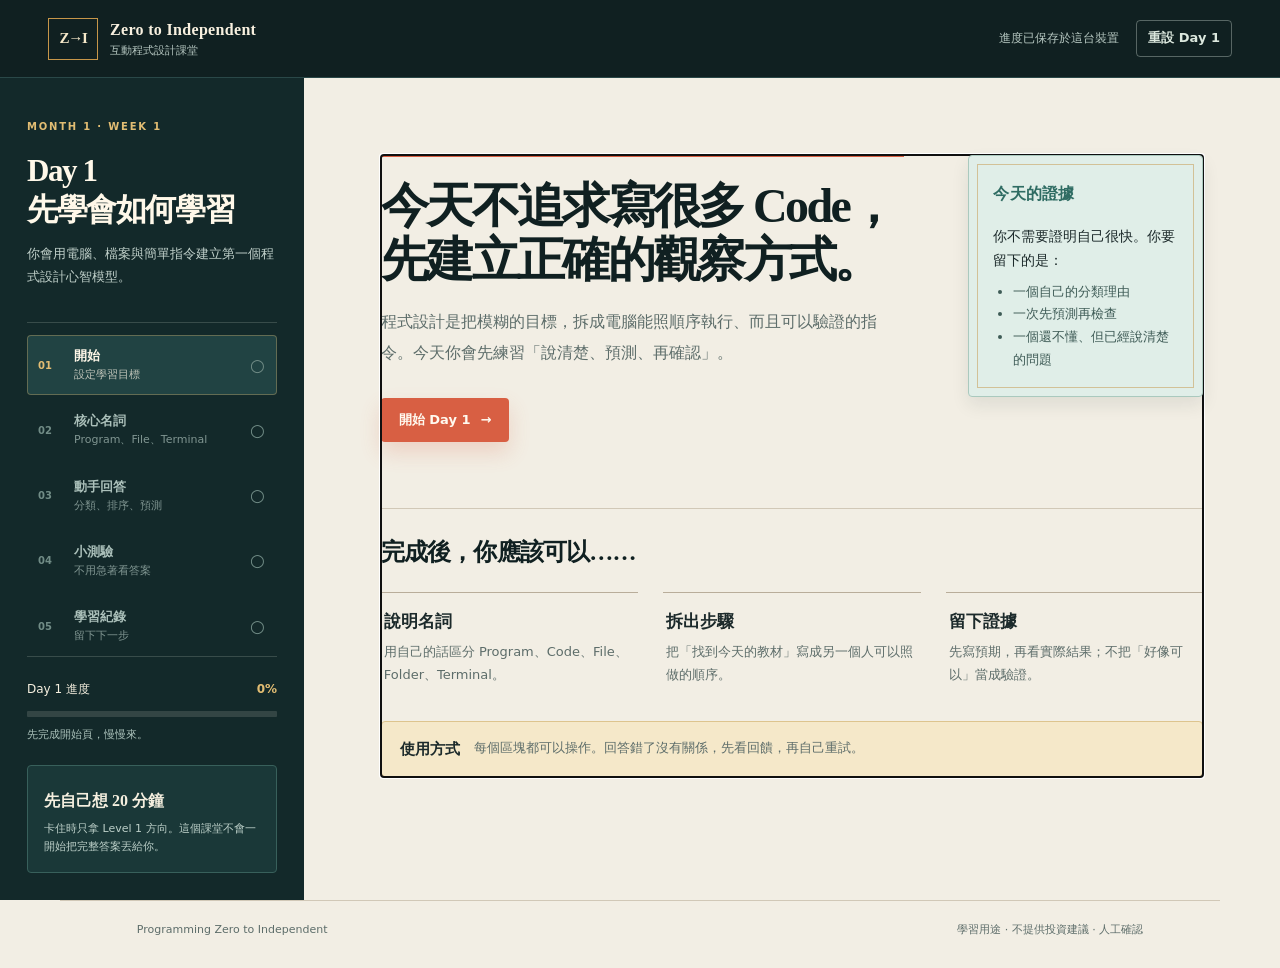
==== commit 89a05657: "Bust cache for redesigned classroom" ====
--- a/index.html
+++ b/index.html
@@ -6,8 +6,8 @@
     <meta name="description" content="Programming Zero to Independent 的 Day 1 互動課堂" />
     <link rel="icon" href="data:," />
     <title>Zero to Independent · Day 1 互動課堂</title>
-    <link rel="stylesheet" href="styles.css" />
-    <script src="app.js" defer></script>
+    <link rel="stylesheet" href="styles.css?v=redesign-2" />
+    <script src="app.js?v=redesign-2" defer></script>
   </head>
   <body>
     <!--
--- a/styles.css
+++ b/styles.css
@@ -146,12 +146,12 @@
 .panel-kicker, .eyebrow { display: none; }
 
 h2, h3, h4 { font-family: "Noto Serif TC", Georgia, "Times New Roman", serif; }
-h2 { color: var(--ink-deep); font-size: clamp(35px, 5vw, 62px); letter-spacing: -0.055em; line-height: 1.13; margin: 0; max-width: 780px; }
+h2 { color: var(--ink-deep); font-size: clamp(35px, 3.75vw, 50px); letter-spacing: -0.055em; line-height: 1.13; margin: 0; max-width: 780px; }
 h3 { color: var(--ink-deep); font-size: 24px; letter-spacing: -0.035em; line-height: 1.35; margin: 5px 0 0; }
 h4 { font-size: 17px; line-height: 1.4; margin: 0 0 7px; }
 p { margin-top: 0; }
 .lead { color: var(--ink-soft); font-size: 16px; line-height: 1.9; margin: 20px 0 30px; max-width: 67ch; }
-.hero-grid { align-items: start; display: grid; gap: clamp(28px, 5vw, 68px); grid-template-columns: minmax(0, 1.25fr) minmax(235px, 0.75fr); }
+.hero-grid { align-items: start; display: grid; gap: clamp(28px, 5vw, 68px); grid-template-columns: minmax(0, 1.4fr) minmax(235px, 0.6fr); }
 .hero-grid > div:first-child { border-top: 2px solid var(--coral); padding-top: 22px; }
 .hero-note { background: var(--sage-soft); border: 1px solid #aac9be; border-radius: 4px; box-shadow: var(--shadow-small); padding: 24px; position: relative; }
 .hero-note::after { border: 1px solid rgba(198, 150, 73, 0.5); content: ""; inset: 8px; pointer-events: none; position: absolute; }
